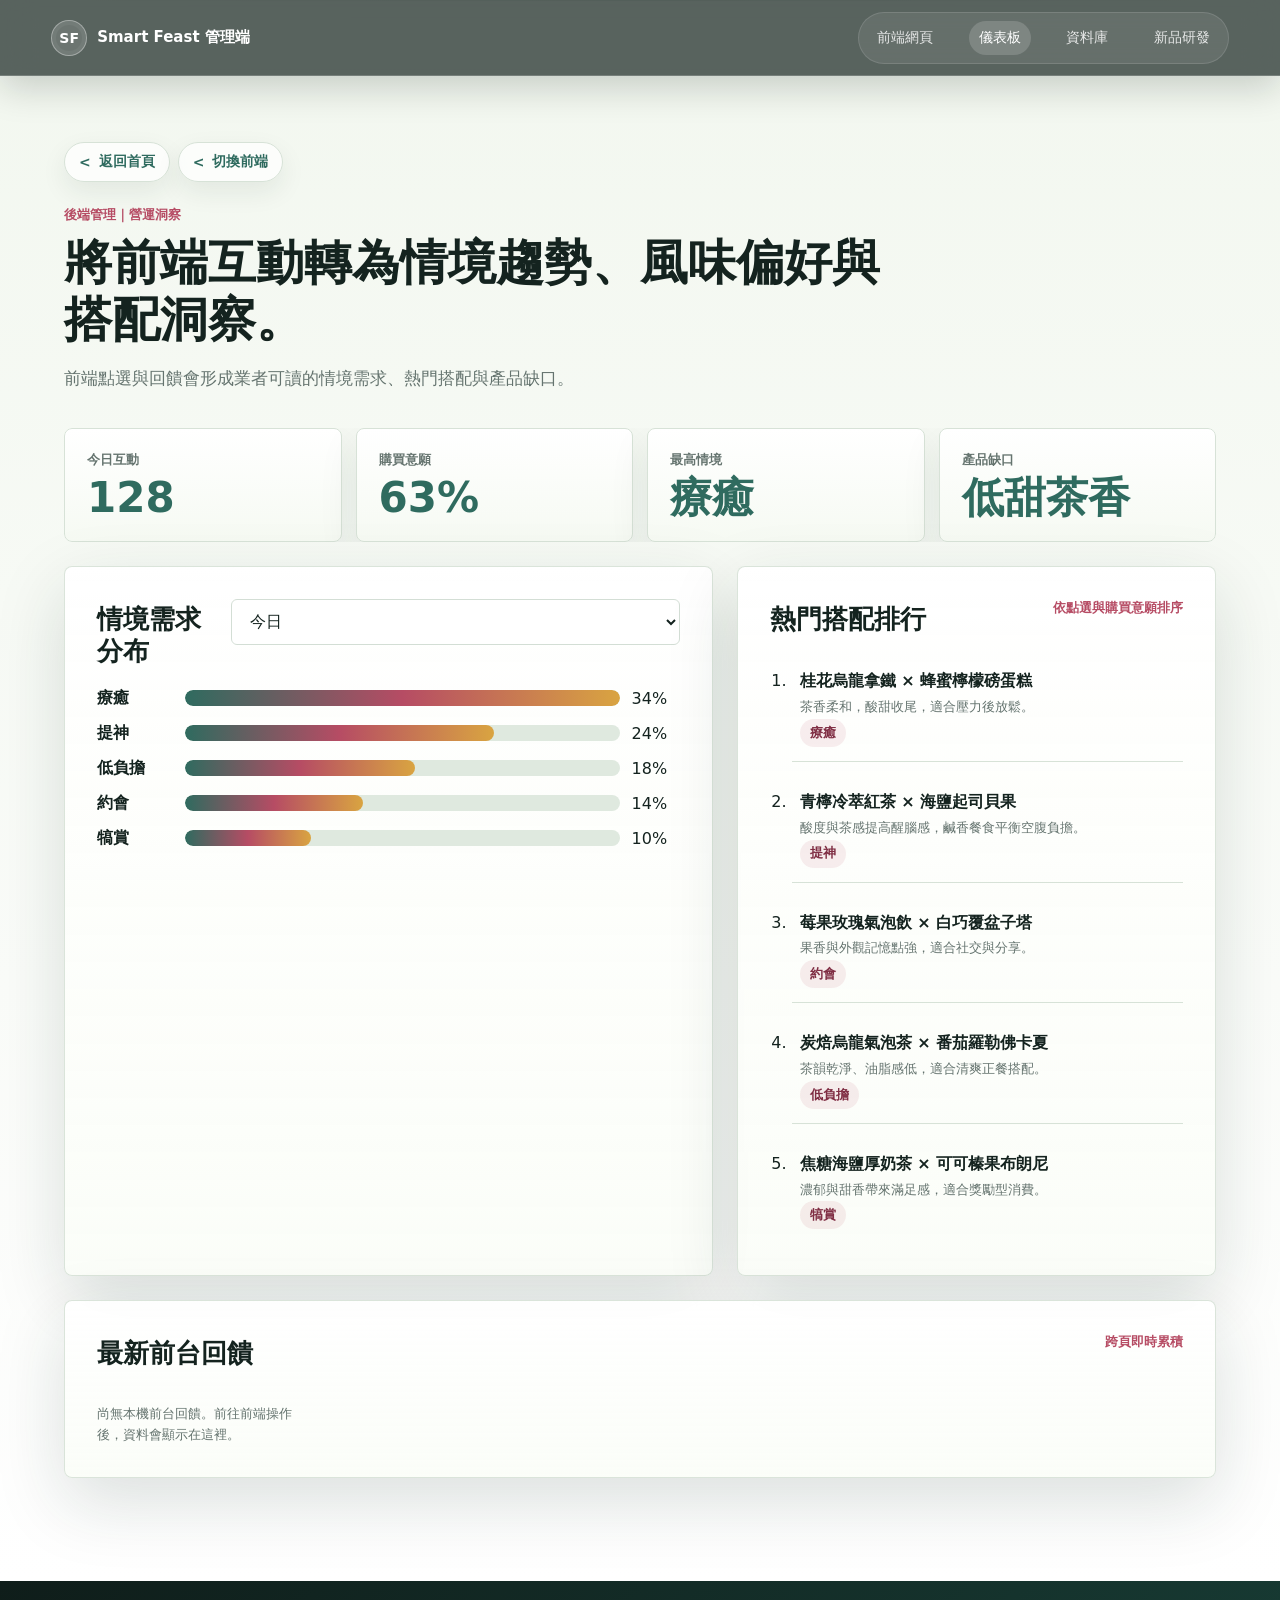
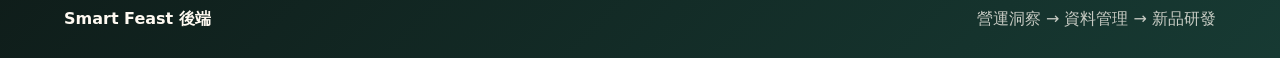
==== backend.html @ aaa74ed8 "Build Smart Feast competition MVP" ====
<!doctype html>
<html lang="zh-Hant">
  <head>
    <meta charset="utf-8" />
    <meta name="viewport" content="width=device-width, initial-scale=1" />
    <title>Smart Feast｜後端管理</title>
    <link rel="stylesheet" href="./styles.css" />
  </head>
  <body class="standalone-page" data-default-screen="dashboard">
    <header class="site-header">
      <a class="brand" href="./index.html"><span class="brand-mark">SF</span><span>Smart Feast 管理端</span></a>
      <nav aria-label="後端功能導覽">
        <a href="./frontend.html">前端網頁</a>
        <a href="#dashboard" data-screen-link="dashboard">儀表板</a>
        <a href="#databases" data-screen-link="databases">資料庫</a>
        <a href="#innovation" data-screen-link="innovation">新品研發</a>
      </nav>
    </header>
    <main>
      <section id="dashboard" class="workspace-section dashboard-section screen-section" data-screen="dashboard" aria-labelledby="dashboard-title">
        <a class="back-home" href="./index.html">返回首頁</a><a class="back-home" href="./frontend.html">切換前端</a>
        <div class="section-heading"><p class="section-kicker">後端管理｜營運洞察</p><h2 id="dashboard-title">將前端互動轉為情境趨勢、風味偏好與搭配洞察。</h2><p class="section-desc">前端點選與回饋會形成業者可讀的情境需求、熱門搭配與產品缺口。</p></div>
        <div class="dashboard-layout">
          <div class="metric-strip" aria-label="後台指標">
            <div><span>今日互動</span><strong id="metric-interactions">128</strong></div>
            <div><span>購買意願</span><strong id="metric-intent">63%</strong></div>
            <div><span>最高情境</span><strong id="metric-context">療癒</strong></div>
            <div><span>產品缺口</span><strong id="metric-gap">低甜茶香</strong></div>
          </div>
          <div class="chart-panel"><div class="panel-heading"><h3>情境需求分布</h3><select id="dashboard-filter" aria-label="切換資料"><option value="today">今日</option><option value="week">本週</option><option value="mvp">MVP 測試</option></select></div><div id="context-bars" class="bar-chart"></div></div>
          <div class="chart-panel"><div class="panel-heading"><h3>熱門搭配排行</h3><span class="muted-label">依點選與購買意願排序</span></div><ol id="pairing-ranking" class="ranking-list"></ol></div>
          <div class="chart-panel activity-panel"><div class="panel-heading"><h3>最新前台回饋</h3><span class="muted-label">跨頁即時累積</span></div><div id="activity-list" class="activity-list"></div></div>
        </div>
      </section>

      <section id="databases" class="workspace-section screen-section" data-screen="databases" aria-labelledby="database-title">
        <a class="back-home" href="#dashboard" data-screen-link="dashboard">返回儀表板</a><a class="back-home" href="./frontend.html">切換前端</a>
        <div class="section-heading"><p class="section-kicker">後端管理｜核心資料</p><h2 id="database-title">風味輪、情境詞庫與搭配資料庫。</h2><p class="section-desc">使用搜尋與分類頁籤快速檢視推薦系統使用的資料。</p></div>
        <div class="database-toolbar">
          <input id="database-search" type="search" placeholder="搜尋：療癒、茶香、低負擔、桂花..." />
          <div class="tab-list" role="tablist" aria-label="資料庫切換">
            <button type="button" role="tab" aria-selected="true" data-tab="flavor">飲食風味輪</button>
            <button type="button" role="tab" aria-selected="false" data-tab="lexicon">情境語意詞庫</button>
            <button type="button" role="tab" aria-selected="false" data-tab="pairings">飲品 × 餐食</button>
          </div>
        </div>
        <p class="database-count" id="database-count" aria-live="polite"></p>
        <div id="database-output" class="database-grid"></div>
      </section>

      <section id="innovation" class="workspace-section innovation-section screen-section" data-screen="innovation" aria-labelledby="innovation-title">
        <a class="back-home" href="#dashboard" data-screen-link="dashboard">返回儀表板</a><a class="back-home" href="./frontend.html">切換前端</a>
        <div class="section-heading"><p class="section-kicker">後端管理｜新品研發</p><h2 id="innovation-title">依高頻情境與產品缺口，產出新品方向。</h2><p class="section-desc">把消費者需求轉為可執行的新品概念、搭配邏輯與測試重點。</p></div>
        <div class="innovation-layout">
          <div class="generator-panel">
            <label for="innovation-context">選擇研發情境</label>
            <select id="innovation-context"><option value="療癒">療癒</option><option value="提神">提神</option><option value="約會">約會</option><option value="低負擔">低負擔</option><option value="犒賞">犒賞</option></select>
            <label for="innovation-gap">觀察到的產品缺口</label>
            <select id="innovation-gap"><option value="低甜茶香">低甜茶香</option><option value="清爽乳香">清爽乳香</option><option value="酸甜提神">酸甜提神</option><option value="高儀式感甜點">高儀式感甜點</option></select>
            <button class="run-button" type="button" id="generate-idea">產生新品研發建議</button>
          </div>
          <article class="idea-panel" aria-live="polite"><p class="muted-label">建議方向</p><h3 id="idea-title">新品概念</h3><p id="idea-summary">依據選擇產生研發建議。</p><ul id="idea-points"></ul></article>
        </div>
      </section>
    </main>
    <footer class="site-footer"><strong>Smart Feast 後端</strong><span>營運洞察 → 資料管理 → 新品研發</span></footer>
    <script src="./app.js"></script>
  </body>
</html>
---- styles.css ----
:root {
  color-scheme: light;
  --ink: #241c18;
  --muted: #786b60;
  --soft: #f7f2ea;
  --paper: #fffaf2;
  --line: #ded2c4;
  --accent: #b85d2a;
  --accent-dark: #7b351b;
  --green: #516b4a;
  --gold: #d29d43;
  --shadow: 0 18px 50px rgba(51, 32, 18, 0.12);
  font-family: "Noto Sans TC", "PingFang TC", "Microsoft JhengHei", system-ui, sans-serif;
}

* {
  box-sizing: border-box;
}

html {
  scroll-behavior: smooth;
}

body {
  margin: 0;
  color: var(--ink);
  background: #fffaf4;
}

button,
textarea,
input,
select {
  font: inherit;
}

button,
a {
  -webkit-tap-highlight-color: transparent;
}

.site-header {
  position: fixed;
  top: 0;
  left: 0;
  right: 0;
  z-index: 20;
  display: flex;
  align-items: center;
  justify-content: space-between;
  height: 72px;
  padding: 0 clamp(20px, 4vw, 56px);
  background: rgba(36, 28, 24, 0.42);
  color: #fff;
  backdrop-filter: blur(16px);
}

.brand {
  display: inline-flex;
  align-items: center;
  gap: 10px;
  color: #fff;
  text-decoration: none;
  font-weight: 800;
}

.brand-mark {
  display: grid;
  place-items: center;
  width: 36px;
  height: 36px;
  border: 1px solid rgba(255, 255, 255, 0.46);
  border-radius: 50%;
  font-size: 14px;
  letter-spacing: 0;
}

nav {
  display: flex;
  align-items: center;
  gap: clamp(14px, 2vw, 28px);
}

nav a {
  color: rgba(255, 255, 255, 0.84);
  font-size: 14px;
  text-decoration: none;
}

nav a:hover {
  color: #fff;
}

.hero {
  position: relative;
  min-height: 100svh;
  display: flex;
  align-items: center;
  overflow: hidden;
}

.hero-image {
  position: absolute;
  inset: 0;
  width: 100%;
  height: 100%;
  object-fit: cover;
  transform: scale(1.02);
  animation: heroIn 1100ms ease-out both;
}

.hero-shade {
  position: absolute;
  inset: 0;
  background:
    linear-gradient(90deg, rgba(31, 22, 16, 0.82) 0%, rgba(31, 22, 16, 0.62) 38%, rgba(31, 22, 16, 0.14) 76%),
    linear-gradient(0deg, rgba(31, 22, 16, 0.18), rgba(31, 22, 16, 0.18));
}

.hero-content {
  position: relative;
  width: min(720px, calc(100% - 40px));
  margin-left: clamp(20px, 7vw, 96px);
  padding-top: 56px;
  color: #fff;
  animation: contentRise 800ms 160ms ease-out both;
}

.eyebrow,
.section-kicker,
.muted-label {
  margin: 0;
  color: var(--accent);
  font-size: 13px;
  font-weight: 800;
  letter-spacing: 0;
}

.hero .eyebrow {
  color: #f0c078;
}

h1,
h2,
h3,
h4,
p {
  margin-top: 0;
}

h1 {
  margin-bottom: 18px;
  font-size: clamp(48px, 8vw, 96px);
  line-height: 0.98;
  letter-spacing: 0;
}

.hero-subtitle {
  max-width: 620px;
  margin-bottom: 28px;
  color: rgba(255, 255, 255, 0.88);
  font-size: clamp(18px, 2.1vw, 24px);
  line-height: 1.6;
}

.hero-actions,
.feedback-row,
.quick-prompts {
  display: flex;
  flex-wrap: wrap;
  gap: 12px;
}

.primary-action,
.secondary-action,
.run-button,
.feedback-row button,
.quick-prompts button,
.tab-list button {
  min-height: 44px;
  border: 0;
  border-radius: 6px;
  cursor: pointer;
  transition: transform 160ms ease, background 160ms ease, border-color 160ms ease, color 160ms ease;
}

.primary-action,
.secondary-action {
  display: inline-flex;
  align-items: center;
  justify-content: center;
  padding: 0 20px;
  text-decoration: none;
  font-weight: 800;
}

.primary-action,
.run-button {
  background: var(--accent);
  color: #fff;
}

.secondary-action {
  border: 1px solid rgba(255, 255, 255, 0.52);
  color: #fff;
}

.primary-action:hover,
.secondary-action:hover,
.run-button:hover,
.feedback-row button:hover,
.quick-prompts button:hover,
.tab-list button:hover {
  transform: translateY(-2px);
}

.intro-band,
.workspace-section {
  padding: clamp(64px, 8vw, 112px) clamp(20px, 5vw, 72px);
}

.intro-band {
  display: grid;
  grid-template-columns: minmax(280px, 0.9fr) minmax(280px, 1fr);
  gap: clamp(28px, 7vw, 96px);
  align-items: start;
  background: #241c18;
  color: #fffaf2;
}

.intro-band h2,
.section-heading h2 {
  margin: 10px 0 0;
  font-size: clamp(28px, 4vw, 48px);
  line-height: 1.18;
  letter-spacing: 0;
}

.intro-band p:last-child {
  color: rgba(255, 250, 242, 0.78);
  font-size: 18px;
  line-height: 1.8;
}

.section-heading {
  display: grid;
  grid-template-columns: minmax(280px, 760px);
  margin-bottom: 34px;
}

.frontdesk-layout,
.dashboard-layout,
.innovation-layout {
  display: grid;
  gap: 24px;
}

.frontdesk-layout {
  grid-template-columns: minmax(280px, 0.82fr) minmax(320px, 1.18fr);
}

.input-panel,
.analysis-panel,
.chart-panel,
.generator-panel,
.idea-panel {
  border: 1px solid var(--line);
  border-radius: 8px;
  background: rgba(255, 255, 255, 0.72);
  box-shadow: var(--shadow);
}

.input-panel,
.analysis-panel,
.chart-panel,
.generator-panel,
.idea-panel {
  padding: clamp(20px, 3vw, 32px);
}

label {
  display: block;
  margin-bottom: 10px;
  color: var(--muted);
  font-size: 14px;
  font-weight: 800;
}

textarea,
input,
select {
  width: 100%;
  border: 1px solid var(--line);
  border-radius: 6px;
  background: #fffdf8;
  color: var(--ink);
  outline: none;
}

textarea {
  min-height: 150px;
  padding: 16px;
  resize: vertical;
  line-height: 1.7;
}

input,
select {
  min-height: 46px;
  padding: 0 14px;
}

textarea:focus,
input:focus,
select:focus {
  border-color: var(--accent);
  box-shadow: 0 0 0 4px rgba(184, 93, 42, 0.12);
}

.quick-prompts {
  margin: 18px 0;
}

.quick-prompts button,
.feedback-row button,
.tab-list button {
  padding: 0 14px;
  border: 1px solid var(--line);
  background: #fffaf2;
  color: var(--ink);
  font-weight: 700;
}

.run-button {
  width: 100%;
  padding: 0 18px;
  font-weight: 900;
}

.analysis-header,
.panel-heading {
  display: flex;
  align-items: flex-start;
  justify-content: space-between;
  gap: 16px;
  margin-bottom: 20px;
}

.analysis-header h3,
.panel-heading h3,
.idea-panel h3 {
  margin: 4px 0 0;
  font-size: 26px;
  line-height: 1.25;
}

.confidence-pill {
  flex: 0 0 auto;
  display: inline-flex;
  align-items: center;
  min-height: 34px;
  padding: 0 12px;
  border-radius: 999px;
  background: rgba(81, 107, 74, 0.12);
  color: var(--green);
  font-weight: 900;
}

.tag-output {
  display: flex;
  flex-wrap: wrap;
  gap: 8px;
  margin-bottom: 18px;
}

.tag-output span,
.database-card span,
.ranking-list span {
  display: inline-flex;
  align-items: center;
  min-height: 28px;
  padding: 0 10px;
  border-radius: 999px;
  background: rgba(184, 93, 42, 0.12);
  color: var(--accent-dark);
  font-size: 13px;
  font-weight: 800;
}

.recommendation-grid {
  display: grid;
  grid-template-columns: repeat(2, minmax(0, 1fr));
  gap: 14px;
  margin: 18px 0;
}

.recommendation-item {
  padding: 18px;
  border-radius: 8px;
  background: var(--soft);
}

.recommendation-item p {
  margin-bottom: 8px;
  color: var(--muted);
  font-size: 13px;
  font-weight: 800;
}

.recommendation-item h4 {
  margin-bottom: 8px;
  font-size: 22px;
}

.recommendation-item span,
.reason-text {
  color: var(--muted);
  line-height: 1.7;
}

.flavor-meter {
  display: grid;
  grid-template-columns: repeat(5, minmax(90px, 1fr));
  gap: 12px;
  margin: 20px 0;
}

.flavor-meter span {
  display: block;
  margin-bottom: 6px;
  color: var(--muted);
  font-size: 13px;
  font-weight: 800;
}

meter {
  width: 100%;
  height: 12px;
}

.dashboard-section,
.innovation-section {
  background: var(--soft);
}

.dashboard-layout {
  grid-template-columns: 1.15fr 0.85fr;
}

.metric-strip {
  grid-column: 1 / -1;
  display: grid;
  grid-template-columns: repeat(4, minmax(0, 1fr));
  gap: 1px;
  overflow: hidden;
  border: 1px solid var(--line);
  border-radius: 8px;
  background: var(--line);
}

.metric-strip div {
  padding: 22px;
  background: #fffaf2;
}

.metric-strip span {
  display: block;
  margin-bottom: 8px;
  color: var(--muted);
  font-size: 13px;
  font-weight: 800;
}

.metric-strip strong {
  font-size: clamp(26px, 4vw, 42px);
  line-height: 1;
}

.bar-chart {
  display: grid;
  gap: 14px;
}

.bar-row {
  display: grid;
  grid-template-columns: 76px 1fr 48px;
  gap: 12px;
  align-items: center;
}

.bar-track {
  height: 14px;
  overflow: hidden;
  border-radius: 999px;
  background: #eadfce;
}

.bar-fill {
  height: 100%;
  border-radius: inherit;
  background: linear-gradient(90deg, var(--accent), var(--gold));
  transition: width 420ms ease;
}

.ranking-list {
  display: grid;
  gap: 14px;
  margin: 0;
  padding-left: 22px;
}

.ranking-list li {
  padding-left: 8px;
  line-height: 1.55;
}

.ranking-list strong {
  display: block;
}

.ranking-list small {
  color: var(--muted);
}

.database-toolbar {
  display: grid;
  grid-template-columns: minmax(260px, 0.85fr) minmax(320px, 1.15fr);
  gap: 18px;
  align-items: center;
  margin-bottom: 22px;
}

.tab-list {
  display: flex;
  flex-wrap: wrap;
  justify-content: flex-end;
  gap: 10px;
}

.tab-list button[aria-selected="true"] {
  background: var(--ink);
  border-color: var(--ink);
  color: #fff;
}

.database-grid {
  display: grid;
  grid-template-columns: repeat(3, minmax(0, 1fr));
  gap: 16px;
}

.database-card {
  min-height: 188px;
  padding: 20px;
  border: 1px solid var(--line);
  border-radius: 8px;
  background: #fffdf8;
  transition: transform 180ms ease, box-shadow 180ms ease;
}

.database-card:hover {
  transform: translateY(-4px);
  box-shadow: var(--shadow);
}

.database-card h3 {
  margin-bottom: 8px;
  font-size: 22px;
}

.database-card p {
  color: var(--muted);
  line-height: 1.65;
}

.database-card .card-tags {
  display: flex;
  flex-wrap: wrap;
  gap: 8px;
  margin-top: 14px;
}

.innovation-layout {
  grid-template-columns: minmax(280px, 0.72fr) minmax(320px, 1.28fr);
}

.generator-panel label:not(:first-child) {
  margin-top: 18px;
}

.generator-panel .run-button {
  margin-top: 22px;
}

.idea-panel {
  background: #241c18;
  color: #fffaf2;
}

.idea-panel .muted-label {
  color: #f0c078;
}

.idea-panel p {
  color: rgba(255, 250, 242, 0.78);
  line-height: 1.8;
}

.idea-panel ul {
  display: grid;
  gap: 12px;
  margin: 18px 0 0;
  padding: 0;
  list-style: none;
}

.idea-panel li {
  padding: 14px 16px;
  border-left: 3px solid #f0c078;
  background: rgba(255, 255, 255, 0.08);
  border-radius: 6px;
  line-height: 1.65;
}

.site-footer {
  display: flex;
  flex-wrap: wrap;
  justify-content: space-between;
  gap: 14px;
  padding: 28px clamp(20px, 5vw, 72px);
  background: #17110f;
  color: rgba(255, 250, 242, 0.76);
}

.site-footer strong {
  color: #fffaf2;
}

@keyframes heroIn {
  from {
    opacity: 0;
    transform: scale(1.08);
  }
  to {
    opacity: 1;
    transform: scale(1.02);
  }
}

@keyframes contentRise {
  from {
    opacity: 0;
    transform: translateY(24px);
  }
  to {
    opacity: 1;
    transform: translateY(0);
  }
}

@media (max-width: 980px) {
  .site-header {
    height: auto;
    min-height: 68px;
    align-items: flex-start;
    flex-direction: column;
    gap: 10px;
    padding-top: 12px;
    padding-bottom: 12px;
  }

  nav {
    width: 100%;
    overflow-x: auto;
    padding-bottom: 3px;
  }

  nav a {
    flex: 0 0 auto;
  }

  .hero-content {
    padding-top: 116px;
  }

  .intro-band,
  .frontdesk-layout,
  .dashboard-layout,
  .innovation-layout,
  .database-toolbar {
    grid-template-columns: 1fr;
  }

  .tab-list {
    justify-content: flex-start;
  }

  .database-grid {
    grid-template-columns: repeat(2, minmax(0, 1fr));
  }

  .metric-strip,
  .flavor-meter {
    grid-template-columns: repeat(2, minmax(0, 1fr));
  }
}

@media (max-width: 640px) {
  .hero {
    min-height: 780px;
  }

  .hero-shade {
    background: linear-gradient(90deg, rgba(31, 22, 16, 0.86), rgba(31, 22, 16, 0.54));
  }

  .recommendation-grid,
  .database-grid,
  .metric-strip,
  .flavor-meter {
    grid-template-columns: 1fr;
  }

  .analysis-header,
  .panel-heading {
    flex-direction: column;
  }

  .bar-row {
    grid-template-columns: 64px 1fr 42px;
  }
}

/* Visual refinement layer */
:root {
  --ink: #14231f;
  --muted: #65746f;
  --soft: #f2f7ef;
  --paper: #fffdf7;
  --line: #d7e2d7;
  --accent: #b64c64;
  --accent-dark: #7f2d43;
  --green: #2f6b5f;
  --gold: #d9a441;
  --mint: #dfeee5;
  --deep: #0f1d1a;
  --shadow: 0 24px 70px rgba(23, 48, 41, 0.15);
}

body {
  background:
    linear-gradient(180deg, #fffdf8 0%, #f4f8f0 42%, #fffdf8 100%);
}

.site-header {
  height: 76px;
  border-bottom: 1px solid rgba(255, 255, 255, 0.18);
  background: rgba(15, 29, 26, 0.68);
  box-shadow: 0 12px 36px rgba(8, 20, 17, 0.18);
}

.brand {
  font-size: 15px;
  letter-spacing: 0;
}

.brand-mark {
  border: 1px solid rgba(255, 255, 255, 0.38);
  background: rgba(255, 255, 255, 0.12);
  box-shadow: inset 0 0 0 4px rgba(255, 255, 255, 0.04);
}

nav {
  padding: 8px;
  border: 1px solid rgba(255, 255, 255, 0.12);
  border-radius: 999px;
  background: rgba(255, 255, 255, 0.08);
}

nav a {
  padding: 8px 10px;
  border-radius: 999px;
}

nav a:hover {
  background: rgba(255, 255, 255, 0.12);
}

.hero {
  min-height: 94svh;
  isolation: isolate;
}

.hero::after {
  content: "";
  position: absolute;
  left: 0;
  right: 0;
  bottom: 0;
  height: 26%;
  background: linear-gradient(0deg, #fffdf8 0%, rgba(255, 253, 248, 0) 100%);
  z-index: 1;
  pointer-events: none;
}

.hero-image {
  filter: saturate(0.98) contrast(1.04);
}

.hero-shade {
  background:
    linear-gradient(90deg, rgba(9, 24, 20, 0.9) 0%, rgba(21, 43, 37, 0.68) 40%, rgba(21, 43, 37, 0.08) 78%),
    radial-gradient(circle at 18% 56%, rgba(182, 76, 100, 0.18), transparent 32%),
    linear-gradient(0deg, rgba(9, 24, 20, 0.18), rgba(9, 24, 20, 0.08));
  z-index: 0;
}

.hero-content {
  z-index: 2;
  max-width: 760px;
}

.hero .eyebrow {
  display: inline-flex;
  align-items: center;
  min-height: 34px;
  padding: 0 14px;
  border: 1px solid rgba(245, 215, 154, 0.3);
  border-radius: 999px;
  background: rgba(255, 255, 255, 0.1);
  color: #f5d79a;
  backdrop-filter: blur(12px);
}

h1 {
  margin-top: 18px;
  text-wrap: balance;
  text-shadow: 0 18px 52px rgba(0, 0, 0, 0.35);
}

.hero-subtitle {
  max-width: 680px;
  color: rgba(255, 255, 255, 0.9);
}

.primary-action,
.secondary-action,
.run-button {
  box-shadow: 0 14px 34px rgba(127, 45, 67, 0.24);
}

.primary-action,
.run-button {
  background: linear-gradient(135deg, var(--accent), #cc7952);
}

.secondary-action {
  background: rgba(255, 255, 255, 0.1);
  backdrop-filter: blur(12px);
}

.hero-proof {
  display: flex;
  flex-wrap: wrap;
  gap: 10px;
  margin-top: 28px;
}

.hero-proof span {
  display: inline-flex;
  align-items: center;
  min-height: 38px;
  padding: 0 14px;
  border: 1px solid rgba(255, 255, 255, 0.16);
  border-radius: 999px;
  background: rgba(255, 255, 255, 0.09);
  color: rgba(255, 255, 255, 0.78);
  backdrop-filter: blur(14px);
}

.hero-proof strong {
  margin-right: 6px;
  color: #fff;
}

.intro-band {
  position: relative;
  background:
    linear-gradient(135deg, var(--deep), #173a33 58%, #27473b);
}

.intro-band::before {
  content: "";
  position: absolute;
  inset: 0;
  background-image:
    linear-gradient(rgba(255, 255, 255, 0.055) 1px, transparent 1px),
    linear-gradient(90deg, rgba(255, 255, 255, 0.055) 1px, transparent 1px);
  background-size: 44px 44px;
  mask-image: linear-gradient(90deg, rgba(0, 0, 0, 0.5), transparent 70%);
  pointer-events: none;
}

.intro-band > * {
  position: relative;
}

.flow-band {
  display: grid;
  grid-template-columns: repeat(4, minmax(0, 1fr));
  gap: 1px;
  padding: 0 clamp(20px, 5vw, 72px) clamp(52px, 6vw, 80px);
  background: #fffdf8;
}

.flow-step {
  min-height: 170px;
  padding: 28px;
  border-top: 1px solid var(--line);
  border-bottom: 1px solid var(--line);
  background: linear-gradient(180deg, #ffffff, #f8fbf5);
}

.flow-step:first-child {
  border-left: 1px solid var(--line);
  border-radius: 8px 0 0 8px;
}

.flow-step:last-child {
  border-right: 1px solid var(--line);
  border-radius: 0 8px 8px 0;
}

.flow-step span {
  display: block;
  margin-bottom: 24px;
  color: var(--accent);
  font-weight: 900;
}

.flow-step strong {
  display: block;
  margin-bottom: 8px;
  font-size: 22px;
}

.flow-step p {
  margin-bottom: 0;
  color: var(--muted);
  line-height: 1.65;
}

.workspace-section {
  position: relative;
}

.workspace-section::before {
  content: "";
  position: absolute;
  top: 0;
  left: clamp(20px, 5vw, 72px);
  right: clamp(20px, 5vw, 72px);
  height: 1px;
  background: linear-gradient(90deg, transparent, var(--line), transparent);
}

.section-heading {
  grid-template-columns: minmax(280px, 820px);
}

.section-desc {
  max-width: 760px;
  margin: 16px 0 0;
  color: var(--muted);
  font-size: 17px;
  line-height: 1.8;
}

.input-panel,
.analysis-panel,
.chart-panel,
.generator-panel,
.idea-panel,
.database-card {
  border: 1px solid rgba(215, 226, 215, 0.92);
  background:
    linear-gradient(180deg, rgba(255, 255, 255, 0.92), rgba(250, 253, 247, 0.82));
  box-shadow: var(--shadow);
}

.analysis-panel {
  position: relative;
  overflow: hidden;
}

.analysis-loading {
  position: absolute;
  inset: 0;
  z-index: 5;
  display: grid;
  grid-template-columns: auto 1fr;
  place-content: center;
  align-items: center;
  gap: 18px;
  padding: 32px;
  background: rgba(255, 253, 247, 0.94);
  backdrop-filter: blur(10px);
}

.analysis-loading[hidden] {
  display: none;
}

.analysis-loading p {
  margin: 5px 0 0;
  color: var(--muted);
}

.loading-orbit {
  width: 46px;
  height: 46px;
  border: 4px solid var(--mint);
  border-top-color: var(--accent);
  border-radius: 50%;
  animation: loadingSpin 700ms linear infinite;
}

.feedback-status,
.database-count,
.empty-state {
  margin: 14px 0 0;
  color: var(--muted);
  font-size: 13px;
  line-height: 1.6;
}

.feedback-row button.is-recorded {
  border-color: var(--green);
  background: rgba(47, 107, 95, 0.12);
  color: var(--green);
}

.activity-panel {
  grid-column: 1 / -1;
}

.activity-list {
  display: grid;
  grid-template-columns: repeat(5, minmax(0, 1fr));
  gap: 10px;
}

.activity-item {
  display: grid;
  gap: 5px;
  padding: 14px;
  border: 1px solid var(--line);
  border-radius: 8px;
  background: #f8fbf5;
}

.activity-item span {
  color: var(--accent-dark);
  font-size: 13px;
  font-weight: 800;
}

.activity-item small {
  color: var(--muted);
}

@keyframes loadingSpin {
  to { transform: rotate(360deg); }
}

.analysis-panel::before,
.idea-panel::before {
  content: "";
  position: absolute;
  inset: 0 0 auto 0;
  height: 5px;
  background: linear-gradient(90deg, var(--green), var(--accent), var(--gold));
}

textarea,
input,
select {
  border-color: #d3ded5;
  background: rgba(255, 255, 255, 0.88);
  box-shadow: inset 0 1px 0 rgba(255, 255, 255, 0.72);
}

.quick-prompts button,
.feedback-row button,
.tab-list button {
  background: rgba(255, 255, 255, 0.78);
}

.quick-prompts button:hover,
.feedback-row button:hover,
.tab-list button:hover {
  border-color: rgba(182, 76, 100, 0.42);
  color: var(--accent-dark);
  box-shadow: 0 10px 24px rgba(23, 48, 41, 0.09);
}

.confidence-pill {
  background: rgba(47, 107, 95, 0.12);
  color: var(--green);
}

.tag-output span,
.database-card span,
.ranking-list span {
  background: rgba(182, 76, 100, 0.1);
  color: var(--accent-dark);
}

.recommendation-grid {
  gap: 16px;
}

.recommendation-item {
  position: relative;
  overflow: hidden;
  background: linear-gradient(145deg, #f8fbf5, #eef7ee);
}

.recommendation-item::after {
  content: "";
  position: absolute;
  top: 0;
  right: 0;
  width: 72px;
  height: 72px;
  background: linear-gradient(135deg, rgba(217, 164, 65, 0.22), transparent 64%);
}

.signature-layout {
  display: grid;
  grid-template-columns: 168px 1fr;
  gap: 22px;
  align-items: center;
  margin: 22px 0;
  padding: 18px;
  border: 1px solid var(--line);
  border-radius: 8px;
  background:
    linear-gradient(135deg, rgba(223, 238, 229, 0.72), rgba(255, 255, 255, 0.78));
}

.flavor-wheel-visual {
  --p1: 16%;
  --p2: 30%;
  --p3: 49%;
  --p4: 72%;
  position: relative;
  display: grid;
  place-items: center;
  width: 148px;
  aspect-ratio: 1;
  border-radius: 50%;
  background:
    radial-gradient(circle, #fffdf8 0 32%, transparent 33%),
    conic-gradient(
      #b64c64 0 var(--p1),
      #d9a441 var(--p1) var(--p2),
      #2f6b5f var(--p2) var(--p3),
      #70a995 var(--p3) var(--p4),
      #6b7fd7 var(--p4) 100%
    );
  box-shadow: inset 0 0 0 10px rgba(255, 255, 255, 0.68), 0 18px 42px rgba(23, 48, 41, 0.18);
  transition: background 300ms ease;
}

.wheel-core {
  display: grid;
  place-items: center;
  width: 74px;
  height: 74px;
  border-radius: 50%;
  background: #fffdf8;
  box-shadow: 0 6px 20px rgba(23, 48, 41, 0.12);
  line-height: 1.1;
}

.wheel-core strong {
  font-size: 14px;
}

.wheel-core span,
.signature-copy {
  color: var(--muted);
  font-size: 13px;
}

.signature-copy {
  margin: 0;
  line-height: 1.8;
}

meter {
  overflow: hidden;
  border: 0;
  border-radius: 999px;
  background: #dde8de;
}

meter::-webkit-meter-bar {
  border: 0;
  border-radius: 999px;
  background: #dde8de;
}

meter::-webkit-meter-optimum-value {
  border-radius: 999px;
  background: linear-gradient(90deg, var(--green), var(--gold));
}

meter::-moz-meter-bar {
  border-radius: 999px;
  background: linear-gradient(90deg, var(--green), var(--gold));
}

.dashboard-section,
.innovation-section {
  background:
    linear-gradient(180deg, #f2f7ef, #ffffff);
}

.metric-strip {
  border: 0;
  background: transparent;
  gap: 14px;
}

.metric-strip div {
  border: 1px solid var(--line);
  border-radius: 8px;
  background:
    linear-gradient(180deg, #ffffff, #f6faf3);
  box-shadow: 0 16px 40px rgba(23, 48, 41, 0.08);
}

.metric-strip strong {
  color: var(--green);
}

.bar-track {
  height: 16px;
  background: #dfe9df;
}

.bar-fill {
  background: linear-gradient(90deg, var(--green), var(--accent), var(--gold));
}

.ranking-list li {
  padding: 14px 0 14px 8px;
  border-bottom: 1px solid var(--line);
}

.ranking-list li:last-child {
  border-bottom: 0;
}

.database-toolbar {
  padding: 14px;
  border: 1px solid var(--line);
  border-radius: 8px;
  background: rgba(255, 255, 255, 0.68);
  box-shadow: 0 14px 38px rgba(23, 48, 41, 0.07);
}

.database-card {
  position: relative;
  overflow: hidden;
}

.database-card::before {
  content: "";
  position: absolute;
  top: 0;
  left: 0;
  right: 0;
  height: 4px;
  background: linear-gradient(90deg, var(--green), var(--accent), var(--gold));
  opacity: 0.72;
}

.idea-panel {
  position: relative;
  overflow: hidden;
  background:
    linear-gradient(135deg, #10211e, #173a33 58%, #3c2e35);
  color: #fff;
}

.idea-panel .muted-label {
  color: #f5d79a;
}

.idea-panel p {
  color: rgba(255, 255, 255, 0.78);
}

.idea-panel li {
  border-left-color: #f5d79a;
  background: rgba(255, 255, 255, 0.09);
  backdrop-filter: blur(10px);
}

.site-footer {
  background:
    linear-gradient(135deg, #0f1d1a, #173a33);
}

@media (max-width: 980px) {
  .site-header {
    background: rgba(15, 29, 26, 0.82);
  }

  nav {
    border-radius: 8px;
  }

  .flow-band {
    grid-template-columns: repeat(2, minmax(0, 1fr));
  }

  .flow-step,
  .flow-step:first-child,
  .flow-step:last-child {
    border: 1px solid var(--line);
    border-radius: 8px;
  }

  .signature-layout {
    grid-template-columns: 1fr;
  }

  .activity-list {
    grid-template-columns: repeat(2, minmax(0, 1fr));
  }
}

@media (max-width: 640px) {
  h1 {
    font-size: 46px;
  }

  .hero {
    min-height: 760px;
  }

  .hero-content {
    width: calc(100% - 32px);
    margin-left: 16px;
  }

  .hero-proof span,
  .primary-action,
  .secondary-action {
    width: 100%;
  }

  .flow-band {
    grid-template-columns: 1fr;
  }

  .signature-layout {
    justify-items: center;
    text-align: center;
  }

  .activity-list {
    grid-template-columns: 1fr;
  }
}

/* Screen-jump mode */
.feature-gateway {
  padding: clamp(64px, 8vw, 104px) clamp(20px, 5vw, 72px);
  background:
    radial-gradient(circle at 20% 0%, rgba(182, 76, 100, 0.12), transparent 36%),
    linear-gradient(180deg, #fffdf8, #f4f8f0);
}

.gateway-grid {
  display: grid;
  grid-template-columns: repeat(4, minmax(0, 1fr));
  gap: 16px;
}

.gateway-grid a {
  position: relative;
  min-height: 238px;
  padding: 24px;
  overflow: hidden;
  border: 1px solid var(--line);
  border-radius: 8px;
  background:
    linear-gradient(180deg, rgba(255, 255, 255, 0.94), rgba(248, 251, 245, 0.86));
  color: var(--ink);
  text-decoration: none;
  box-shadow: 0 18px 42px rgba(23, 48, 41, 0.08);
  transition: transform 180ms ease, box-shadow 180ms ease, border-color 180ms ease;
}

.gateway-grid a::before {
  content: "";
  position: absolute;
  inset: 0 0 auto 0;
  height: 5px;
  background: linear-gradient(90deg, var(--green), var(--accent), var(--gold));
}

.gateway-grid a::after {
  content: "進入畫面";
  position: absolute;
  right: 20px;
  bottom: 20px;
  color: var(--accent-dark);
  font-size: 13px;
  font-weight: 900;
}

.gateway-grid a:hover {
  transform: translateY(-6px);
  border-color: rgba(182, 76, 100, 0.42);
  box-shadow: 0 28px 68px rgba(23, 48, 41, 0.14);
}

.gateway-grid span {
  display: block;
  margin-bottom: 42px;
  color: var(--accent);
  font-weight: 900;
}

.gateway-grid strong {
  display: block;
  margin-bottom: 10px;
  font-size: 24px;
  line-height: 1.25;
}

.gateway-grid p {
  margin-bottom: 0;
  color: var(--muted);
  line-height: 1.7;
}

.homepage-introduction {
  padding: clamp(72px, 9vw, 124px) clamp(20px, 5vw, 72px);
  background:
    linear-gradient(135deg, #10211e, #173a33 54%, #293a2f);
  color: #fffdf8;
}

.intro-copy {
  max-width: 920px;
}

.intro-copy .section-kicker {
  color: #f5d79a;
}

.intro-copy h2 {
  margin: 12px 0 22px;
  max-width: 820px;
  font-size: clamp(30px, 4.4vw, 56px);
  line-height: 1.16;
}

.intro-copy p {
  max-width: 850px;
  color: rgba(255, 253, 248, 0.78);
  font-size: 17px;
  line-height: 1.9;
}

.intro-detail-grid {
  display: grid;
  grid-template-columns: repeat(3, minmax(0, 1fr));
  gap: 16px;
  margin-top: 34px;
}

.intro-detail-grid article {
  min-height: 240px;
  padding: 24px;
  border: 1px solid rgba(255, 255, 255, 0.14);
  border-radius: 8px;
  background: rgba(255, 255, 255, 0.08);
  backdrop-filter: blur(14px);
}

.intro-detail-grid span {
  display: block;
  margin-bottom: 36px;
  color: #f5d79a;
  font-weight: 900;
}

.intro-detail-grid h3 {
  margin-bottom: 10px;
  font-size: 24px;
}

.intro-detail-grid p {
  margin-bottom: 0;
  color: rgba(255, 253, 248, 0.74);
  line-height: 1.75;
}

.closing-statement {
  display: flex;
  flex-wrap: wrap;
  align-items: center;
  justify-content: space-between;
  gap: 18px;
  margin-top: 18px;
  padding: 22px 24px;
  border: 1px solid rgba(245, 215, 154, 0.26);
  border-radius: 8px;
  background: rgba(245, 215, 154, 0.1);
}

.closing-statement strong {
  color: #f5d79a;
}

.closing-statement p {
  margin: 0;
  color: rgba(255, 253, 248, 0.86);
  font-weight: 900;
}

.back-home {
  display: inline-flex;
  align-items: center;
  min-height: 40px;
  margin-bottom: 24px;
  padding: 0 14px;
  border: 1px solid var(--line);
  border-radius: 999px;
  background: rgba(255, 255, 255, 0.74);
  color: var(--green);
  font-size: 14px;
  font-weight: 900;
  text-decoration: none;
  box-shadow: 0 10px 26px rgba(23, 48, 41, 0.08);
}

.back-home::before {
  content: "<";
  margin-right: 8px;
}

.page-switch {
  display: flex;
  gap: 8px;
}

.page-switch a {
  padding: 8px 13px;
  border-radius: 999px;
}

.page-switch a[aria-current="page"] {
  background: #fff;
  color: var(--deep);
}

.standalone-page .back-home {
  margin-right: 8px;
}

.screen-section {
  animation: screenRise 360ms ease both;
}

body.screen-mode .hero,
body.screen-mode .intro-band,
body.screen-mode .flow-band,
body.screen-mode .feature-gateway,
body.screen-mode .homepage-introduction {
  display: none;
}

body.screen-mode .screen-section {
  display: none;
  min-height: calc(100svh - 72px);
  padding-top: clamp(112px, 12vw, 142px);
}

body.screen-mode .screen-section.is-active {
  display: block;
}

body:not(.screen-mode) .screen-section {
  display: none;
}

body:not(.screen-mode) .site-footer {
  margin-top: 0;
}

nav a.is-active {
  background: rgba(255, 255, 255, 0.16);
  color: #fff;
}

@keyframes screenRise {
  from {
    opacity: 0;
    transform: translateY(14px);
  }
  to {
    opacity: 1;
    transform: translateY(0);
  }
}

@media (max-width: 980px) {
  .gateway-grid {
    grid-template-columns: repeat(2, minmax(0, 1fr));
  }

  .intro-detail-grid {
    grid-template-columns: 1fr;
  }

  body.screen-mode .screen-section {
    min-height: calc(100svh - 116px);
    padding-top: 148px;
  }
}

@media (max-width: 640px) {
  .gateway-grid {
    grid-template-columns: 1fr;
  }

  .gateway-grid a {
    min-height: 196px;
  }
}
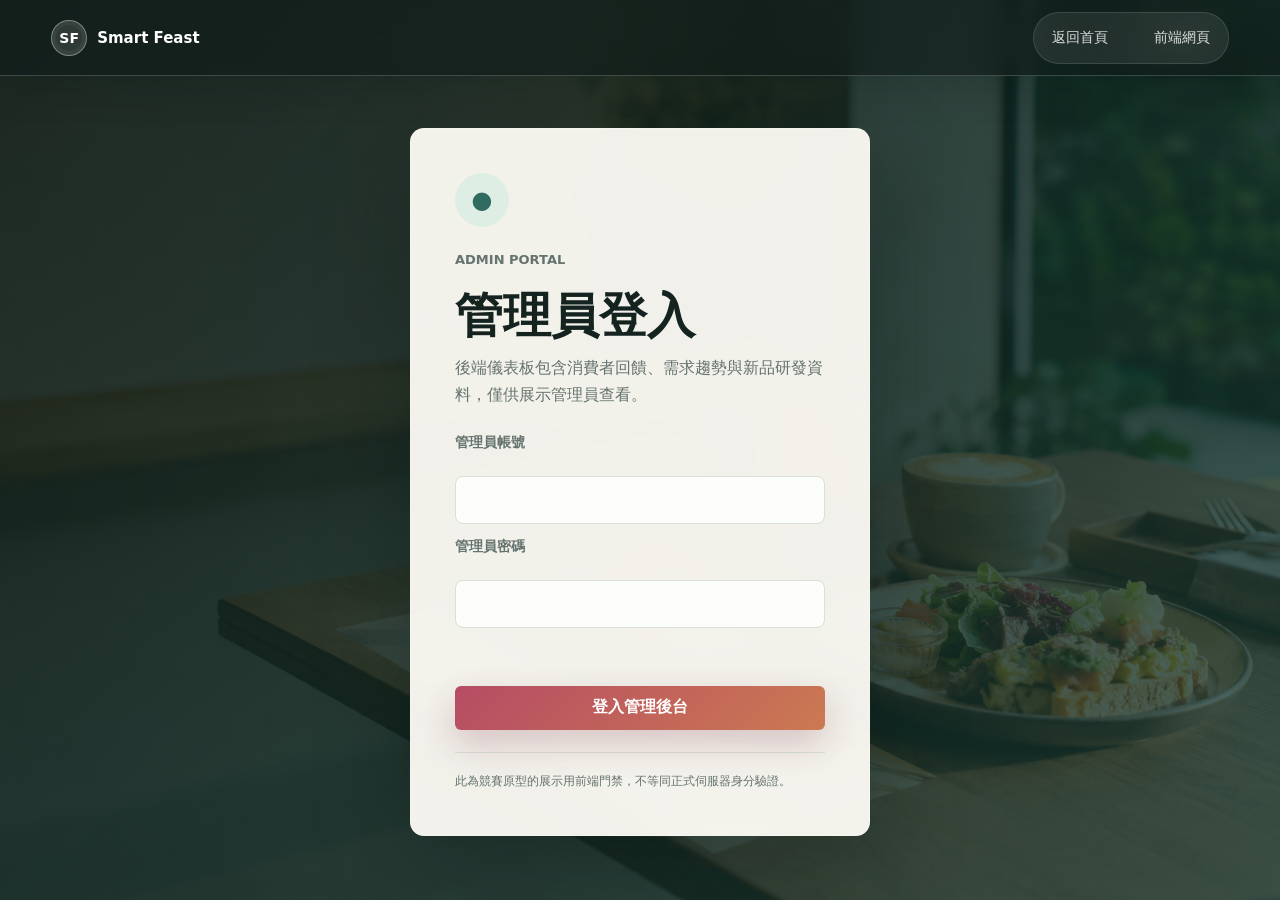
==== commit 908feb3b: "Add demo admin access gate" ====
--- a/backend.html
+++ b/backend.html
@@ -5,6 +5,11 @@
     <meta name="viewport" content="width=device-width, initial-scale=1" />
     <title>Smart Feast｜後端管理</title>
     <link rel="stylesheet" href="./styles.css" />
+    <script>
+      if (sessionStorage.getItem("smartFeastAdminSession") !== "active") {
+        window.location.replace("./admin-login.html");
+      }
+    </script>
   </head>
   <body class="standalone-page" data-default-screen="dashboard">
     <header class="site-header">
@@ -14,6 +19,7 @@
         <a href="#dashboard" data-screen-link="dashboard">儀表板</a>
         <a href="#databases" data-screen-link="databases">資料庫</a>
         <a href="#innovation" data-screen-link="innovation">新品研發</a>
+        <button class="nav-logout" type="button" id="admin-logout">登出</button>
       </nav>
     </header>
     <main>
@@ -64,6 +70,7 @@
       </section>
     </main>
     <footer class="site-footer"><strong>Smart Feast 後端</strong><span>營運洞察 → 資料管理 → 新品研發</span></footer>
+    <script src="./admin-auth.js"></script>
     <script src="./app.js"></script>
   </body>
 </html>
--- a/styles.css
+++ b/styles.css
@@ -89,6 +89,108 @@
 
 nav a:hover {
   color: #fff;
+}
+
+.nav-logout {
+  padding: 8px 12px;
+  border: 1px solid rgba(255, 255, 255, 0.24);
+  border-radius: 999px;
+  background: transparent;
+  color: rgba(255, 255, 255, 0.84);
+  cursor: pointer;
+}
+
+.nav-logout:hover {
+  background: rgba(255, 255, 255, 0.12);
+  color: #fff;
+}
+
+.login-page {
+  min-height: 100svh;
+  background:
+    linear-gradient(135deg, rgba(9, 24, 20, 0.88), rgba(23, 58, 51, 0.76)),
+    url("./smart-feast-hero.png") center / cover fixed;
+}
+
+.login-main {
+  display: grid;
+  place-items: center;
+  min-height: 100svh;
+  padding: 104px 20px 40px;
+}
+
+.login-card {
+  width: min(460px, 100%);
+  padding: clamp(28px, 5vw, 44px);
+  border: 1px solid rgba(255, 255, 255, 0.22);
+  border-radius: 14px;
+  background: rgba(255, 253, 247, 0.94);
+  box-shadow: 0 32px 90px rgba(5, 18, 14, 0.34);
+  backdrop-filter: blur(18px);
+}
+
+.login-lock {
+  display: grid;
+  place-items: center;
+  width: 54px;
+  height: 54px;
+  margin-bottom: 22px;
+  border-radius: 50%;
+  background: var(--mint);
+  color: var(--green);
+  font-size: 24px;
+}
+
+.login-card h1 {
+  margin-bottom: 12px;
+  font-size: clamp(32px, 7vw, 48px);
+  line-height: 1.1;
+  color: var(--ink);
+  text-shadow: none;
+}
+
+.login-card > p {
+  color: var(--muted);
+  line-height: 1.7;
+}
+
+.login-form {
+  display: grid;
+  gap: 14px;
+  margin-top: 26px;
+}
+
+.login-form label {
+  font-size: 14px;
+  font-weight: 800;
+}
+
+.login-form input {
+  width: 100%;
+  min-height: 48px;
+  padding: 0 14px;
+  border: 1px solid var(--line);
+  border-radius: 8px;
+}
+
+.login-form .run-button {
+  margin-top: 6px;
+}
+
+.login-error {
+  min-height: 24px;
+  margin: 0;
+  color: #a22f4b;
+  font-size: 14px;
+  font-weight: 800;
+}
+
+.login-note {
+  margin: 22px 0 0;
+  padding-top: 18px;
+  border-top: 1px solid var(--line);
+  color: var(--muted);
+  font-size: 12px;
 }
 
 .hero {
